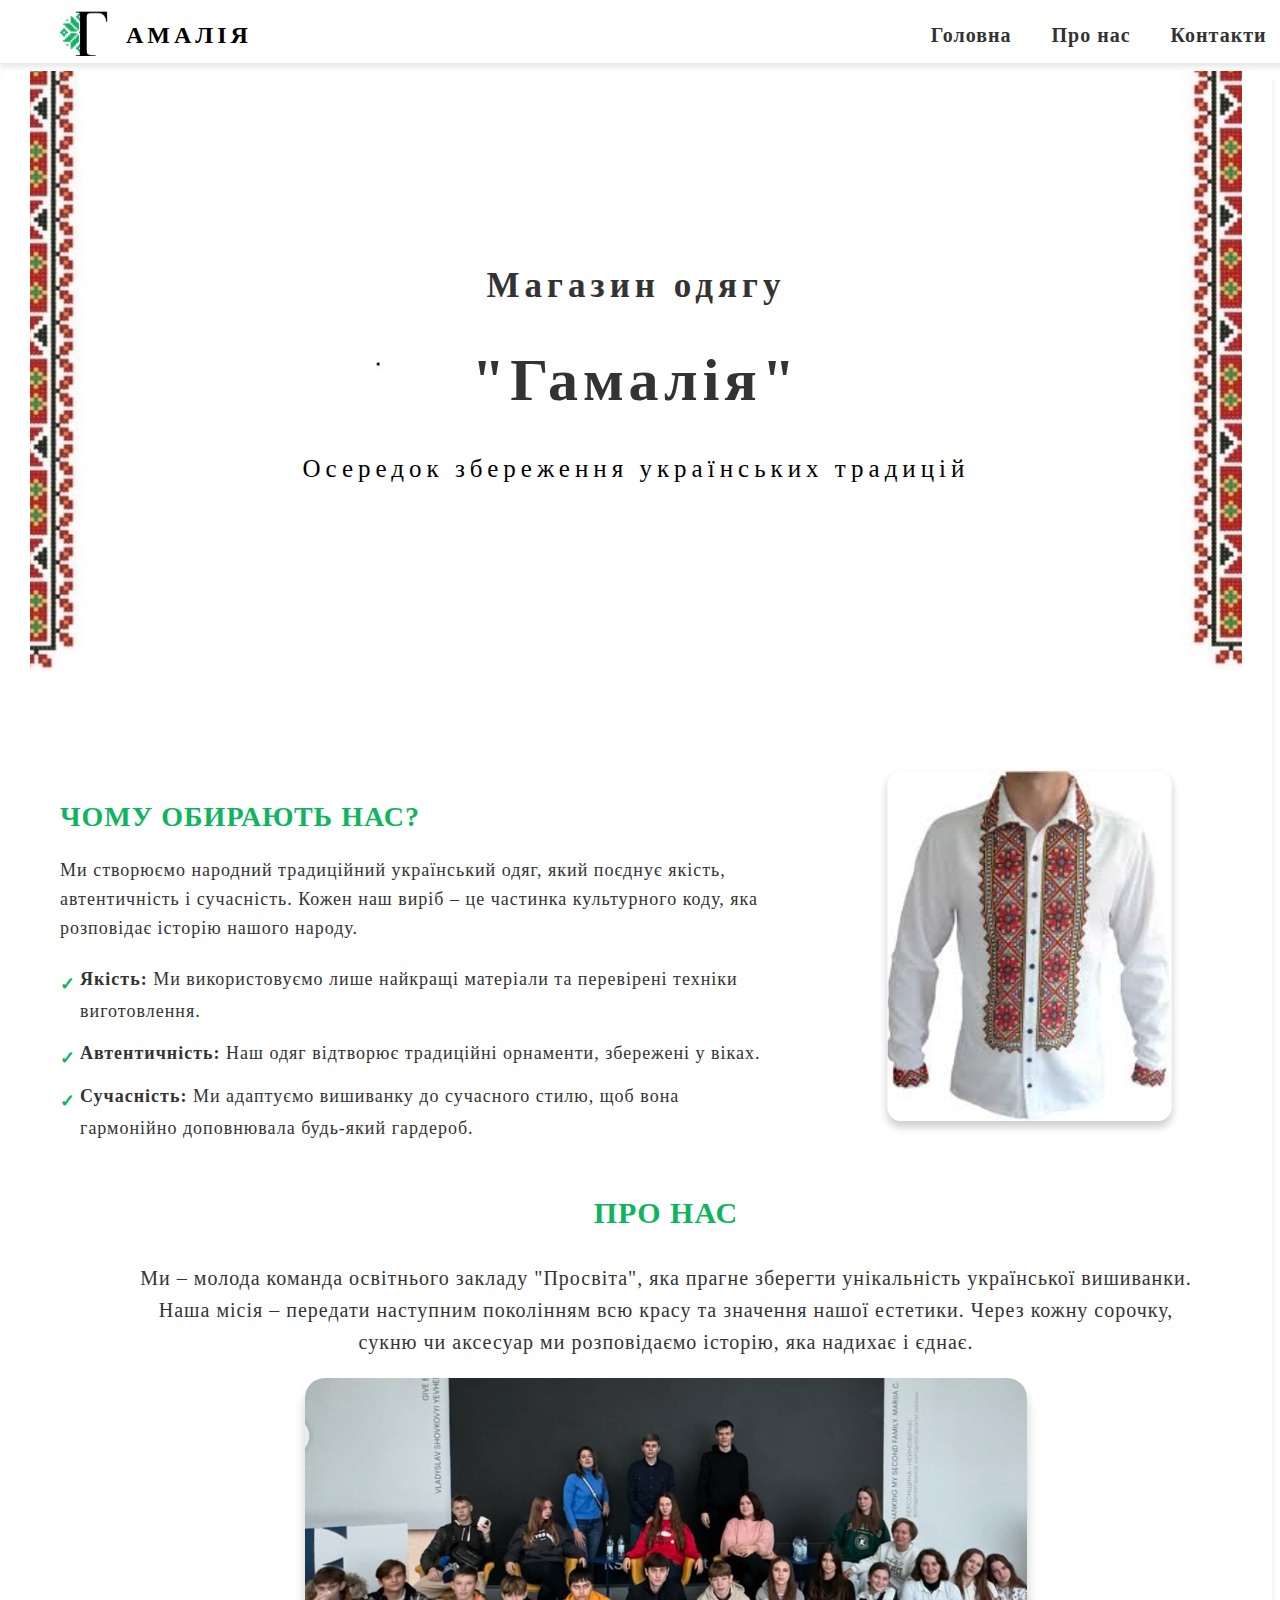
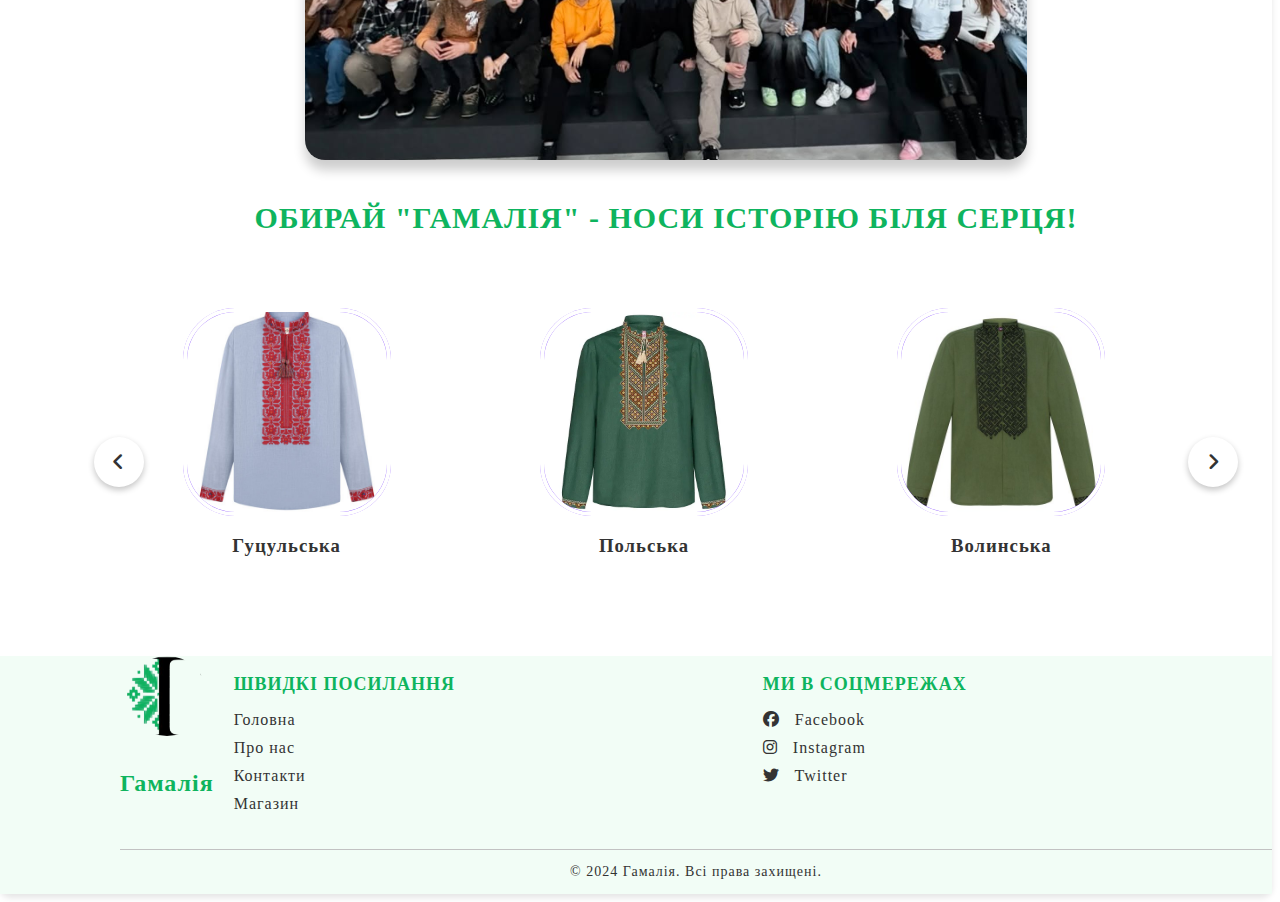
==== index.html @ 32730ab9 "third commit" ====
<!DOCTYPE html>
<html lang="en">

<head>
    <link rel="stylesheet" href="styles/styles.css" href="slider.css">
    <meta charset="UTF-8">
    <link rel="stylesheet" href="https://cdnjs.cloudflare.com/ajax/libs/font-awesome/6.3.0/css/all.min.css">
    <meta name="viewport" content="width=device-width, initial-scale=1.0">
    <title>Gamalia | Main</title>
    <link rel="icon" href="img/image-removebg-preview.png" type="logo">
    <script src="script.js" defer></script>
</head>

<body>
    <header>
        <div class="logo-title">
            <a href="#main-section" class="logo"><img src="img/image-removebg-preview.png" alt="Logo" width="20%"
                    height="20%"></a>
            <h1 id="main-context-title">АМАЛІЯ</h1>
        </div>
        <ul>
            <li><a href="#main-section">Головна</a></li>
            <li><a href="#about-section">Про нас</a></li>
            <li><a href="#contacts-section">Контакти</a></li>
        </ul>
    </header>

    <section id="main-section" class="content_box">
        <div class="title">
            <div class="title-text">
                <h3>Магазин одягу</h3>
                <h1>"Гамалія"</h1>
                <p>Осередок збереження українських традицій</p>
            </div>
        </div>

        <section id="about-section" class="about">
            <div class="about-content">
                <div class="about-text">
                    <h2>ЧОМУ ОБИРАЮТЬ НАС?</h2>
                    <p>Ми створюємо народний традиційний український одяг, який поєднує якість, автентичність і
                        сучасність.
                        Кожен наш виріб – це частинка культурного коду, яка розповідає історію нашого народу.</p>

                    <ul>
                        <li><strong>Якість:</strong> Ми використовуємо лише найкращі матеріали та перевірені техніки
                            виготовлення.</li>
                        <li><strong>Автентичність:</strong> Наш одяг відтворює традиційні орнаменти, збережені у віках.
                        </li>
                        <li><strong>Сучасність:</strong> Ми адаптуємо вишиванку до сучасного стилю, щоб вона гармонійно
                            доповнювала будь-який гардероб.</li>
                    </ul>
                </div>
                <div class="about-image">
                    <img src="img/vyshyvanka.jpg" alt="Вишиванка">
                </div>
            </div>
        </section>

        <section class="story">
            <h2>ПРО НАС</h2>
            <p>Ми – молода команда освітнього закладу "Просвіта", яка прагне зберегти унікальність української
                вишиванки. Наша місія – передати наступним поколінням всю красу та значення нашої естетики. Через кожну
                сорочку, сукню чи аксесуар ми розповідаємо історію, яка надихає і єднає.</p>
            <div class="story-image">
                <img src="img/collective.png" alt="Вишиванка">
            </div>
            <h2>ОБИРАЙ "ГАМАЛІЯ" - НОСИ ІСТОРІЮ БІЛЯ СЕРЦЯ!</h2>


        </section>

        <section class="main-carrousel">
            <div class="wrapper">
                <i id="left" class="fa-solid fa-angle-left"></i>
                <ul class="carrousel">
                    <li class="card">
                        <div class="img"><img src="img/вишиванка1.jpg" alt="img" draggable="false"></div>
                        <h3>Гуцульська</h3>
                        <span href="#">Купити</span>
                    </li>

                    <li class="card">
                        <div class="img"><img src="img/вишиванка2.webp" alt="img" draggable="false"></div>
                        <h3>Польська</h3>
                        <span href="#">Купити</span>
                    </li>

                    <li class="card">
                        <div class="img"><img src="img/вишиванка3.jpg" alt="img" draggable="false"></div>
                        <h3> Волинська </h3>
                        <span href="#">Купити</span>
                    </li>

                    <li class="card">
                        <div class="img"><img src="img/вишиванка4.webp" alt="img" draggable="false"></div>
                        <h3>Слобожанська</h3>
                        <span href="#">Купити</span>
                    </li>

                    <li class="card">
                        <div class="img"><img src="img/вишиванка5.jpg" alt="img" draggable="false"></div>
                        <h3>Запорозька</h3>
                        <span href="#">Купити</span>
                    </li>

                    <li class="card">
                        <div class="img"><img src="img/вишиванка6.jpg" alt="img" draggable="false"></div>
                        <h2>Закарпатська </h3>
                        <span href="#">Купити</span>
                    </li>
                </ul>
                <i id="right" class="fa-solid fa-angle-right"></i>
            </div>
        </section>

        <footer id="contacts-section">
            <div class="footer-container">
                <div class="footer-logo">
                    <img src="img/image-removebg-preview.png" alt="Gamalia Logo" width="80" height="80">
                    <h2>Гамалія</h2>
                </div>
                <div class="footer-links">
                    <h3>Швидкі посилання</h3>
                    <ul>
                        <li><a href="#">Головна</a></li>
                        <li><a href="#">Про нас</a></li>
                        <li><a href="#">Контакти</a></li>
                        <li><a href="#">Магазин</a></li>
                    </ul>
                </div>
                <div class="footer-social">
                    <h3>Ми в соцмережах</h3>
                    <ul>
                        <li><a href="#"><i class="fab fa-facebook"></i> Facebook</a></li>
                        <li><a href="#"><i class="fab fa-instagram"></i> Instagram</a></li>
                        <li><a href="#"><i class="fab fa-twitter"></i> Twitter</a></li>
                    </ul>
                </div>
                <div class="footer-copyright">
                    <p>© 2024 Гамалія. Всі права захищені.</p>
                </div>
            </div>
        </footer>
    </section>
</body>

</html>
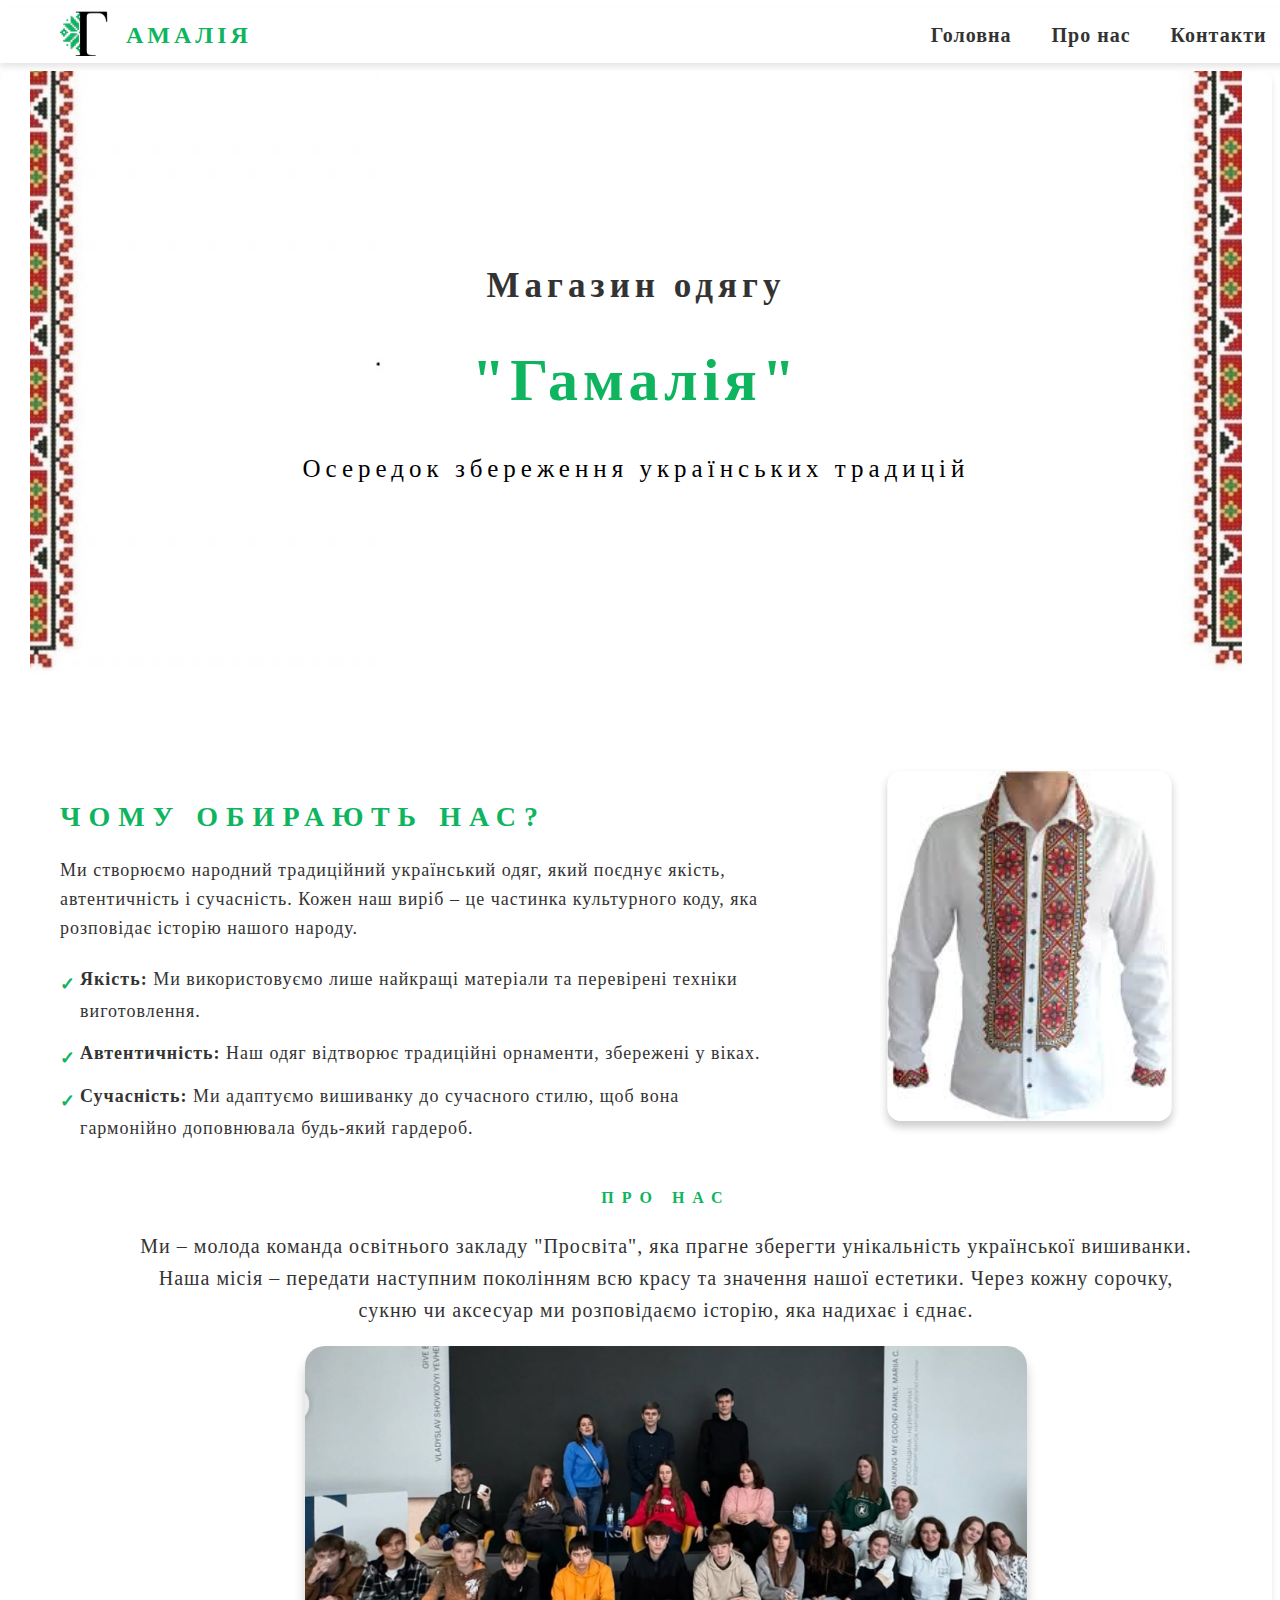
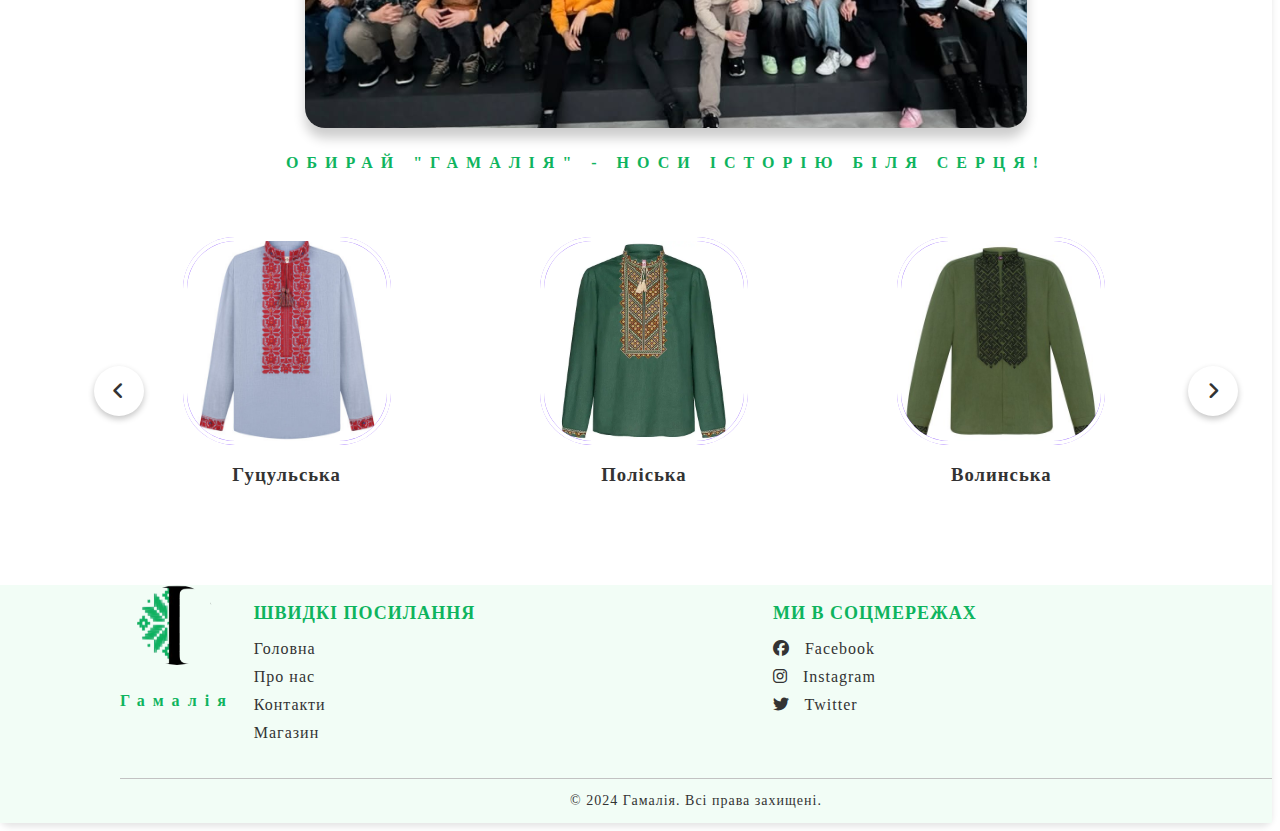
==== commit d3f4ef42: "fourth" ====
--- a/index.html
+++ b/index.html
@@ -37,7 +37,7 @@
         <section id="about-section" class="about">
             <div class="about-content">
                 <div class="about-text">
-                    <h2>ЧОМУ ОБИРАЮТЬ НАС?</h2>
+                    <h2> ЧОМУ ОБИРАЮТЬ НАС? </h2>
                     <p>Ми створюємо народний традиційний український одяг, який поєднує якість, автентичність і
                         сучасність.
                         Кожен наш виріб – це частинка культурного коду, яка розповідає історію нашого народу.</p>
@@ -82,7 +82,7 @@
 
                     <li class="card">
                         <div class="img"><img src="img/вишиванка2.webp" alt="img" draggable="false"></div>
-                        <h3>Польська</h3>
+                        <h3>Поліська</h3>
                         <span href="#">Купити</span>
                     </li>
 
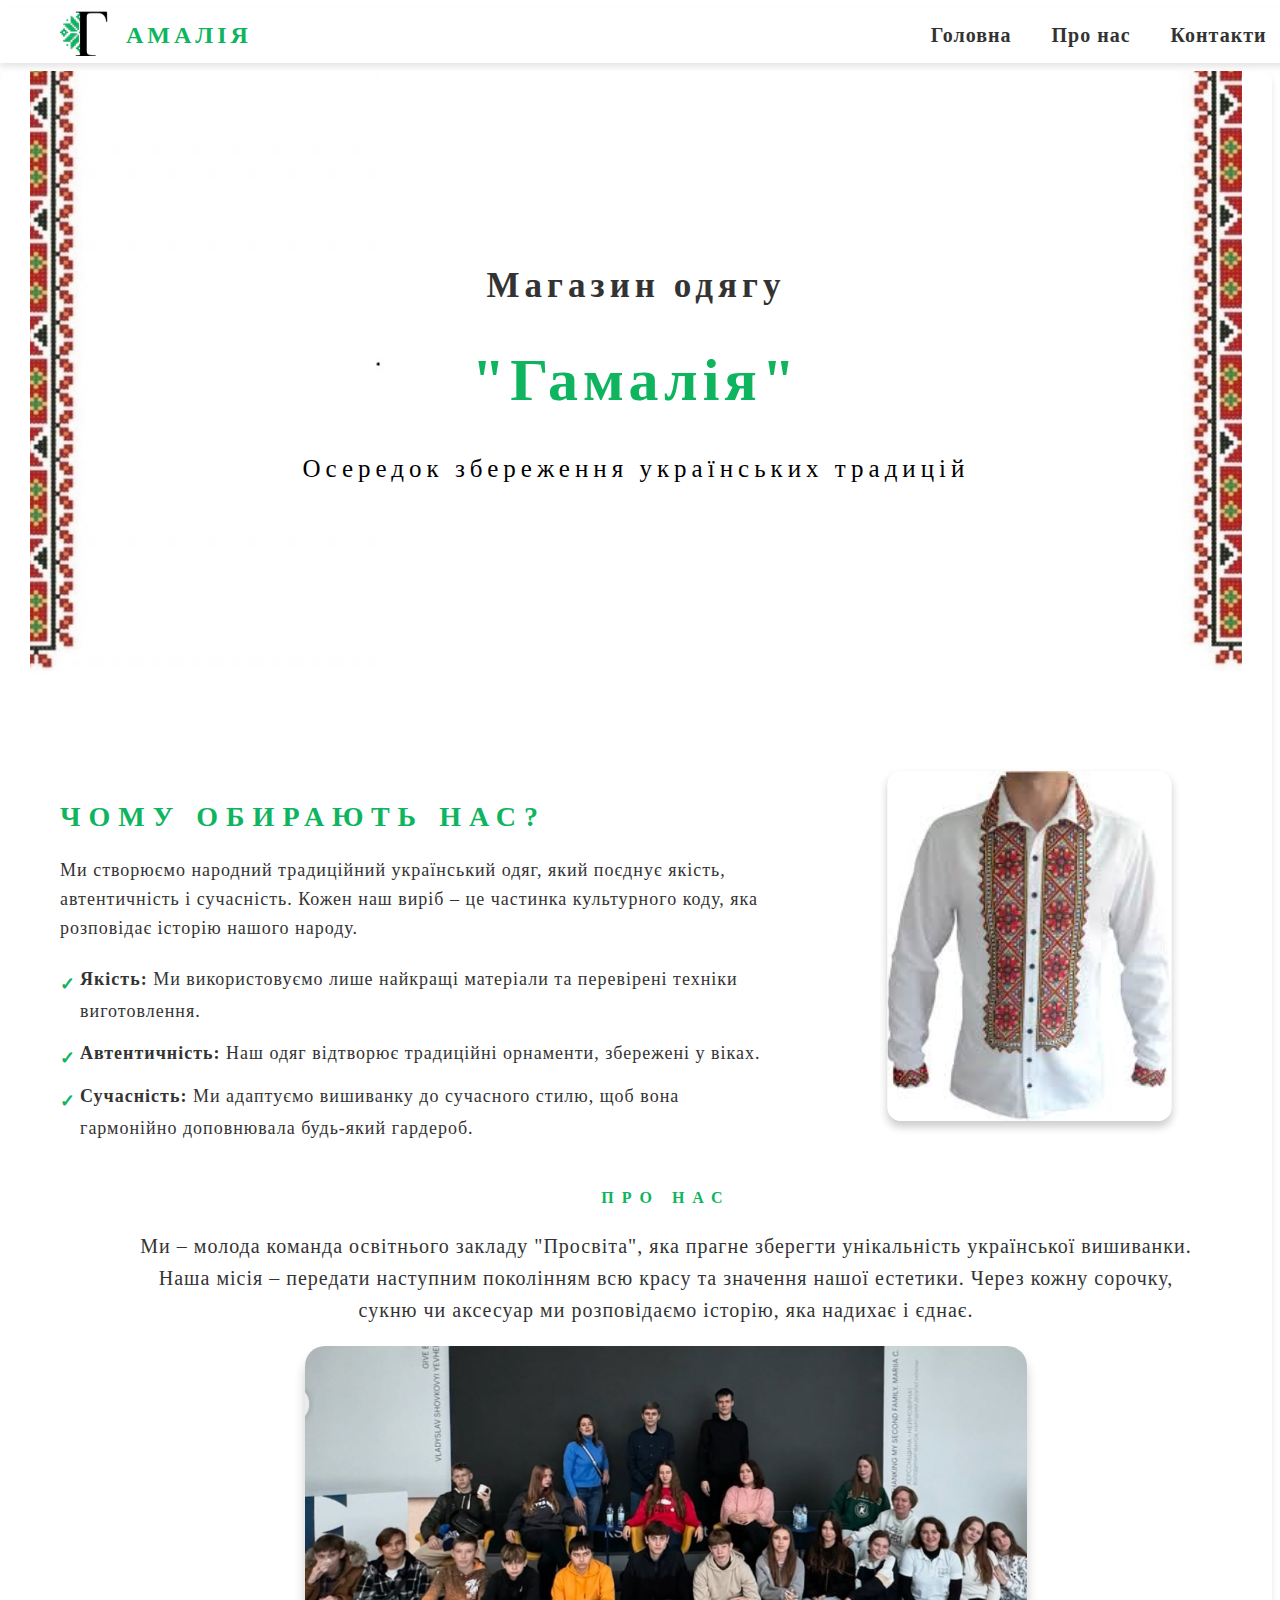
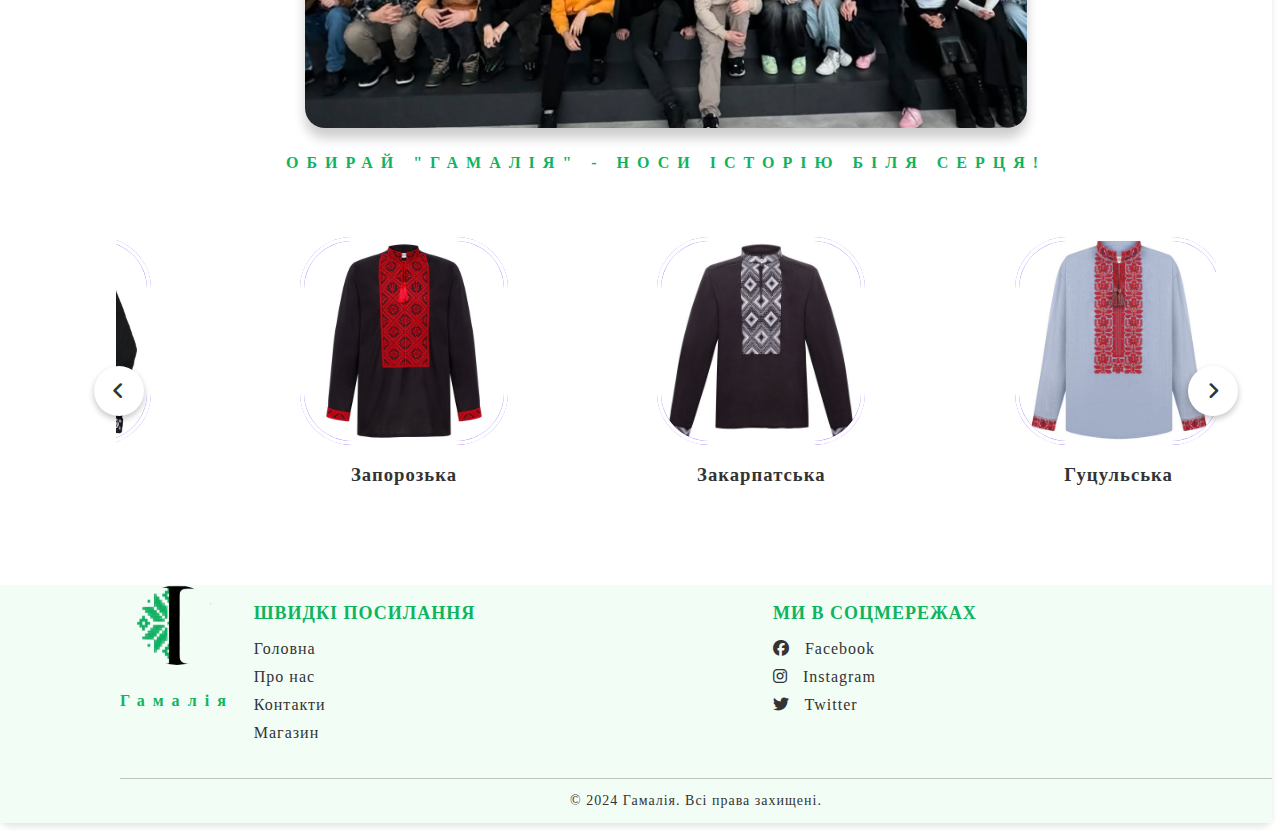
==== commit 65726515: "Update index.html" ====
--- a/index.html
+++ b/index.html
@@ -106,7 +106,7 @@
 
                     <li class="card">
                         <div class="img"><img src="img/вишиванка6.jpg" alt="img" draggable="false"></div>
-                        <h2>Закарпатська </h3>
+                        <h3>Закарпатська </h3>
                         <span href="#">Купити</span>
                     </li>
                 </ul>
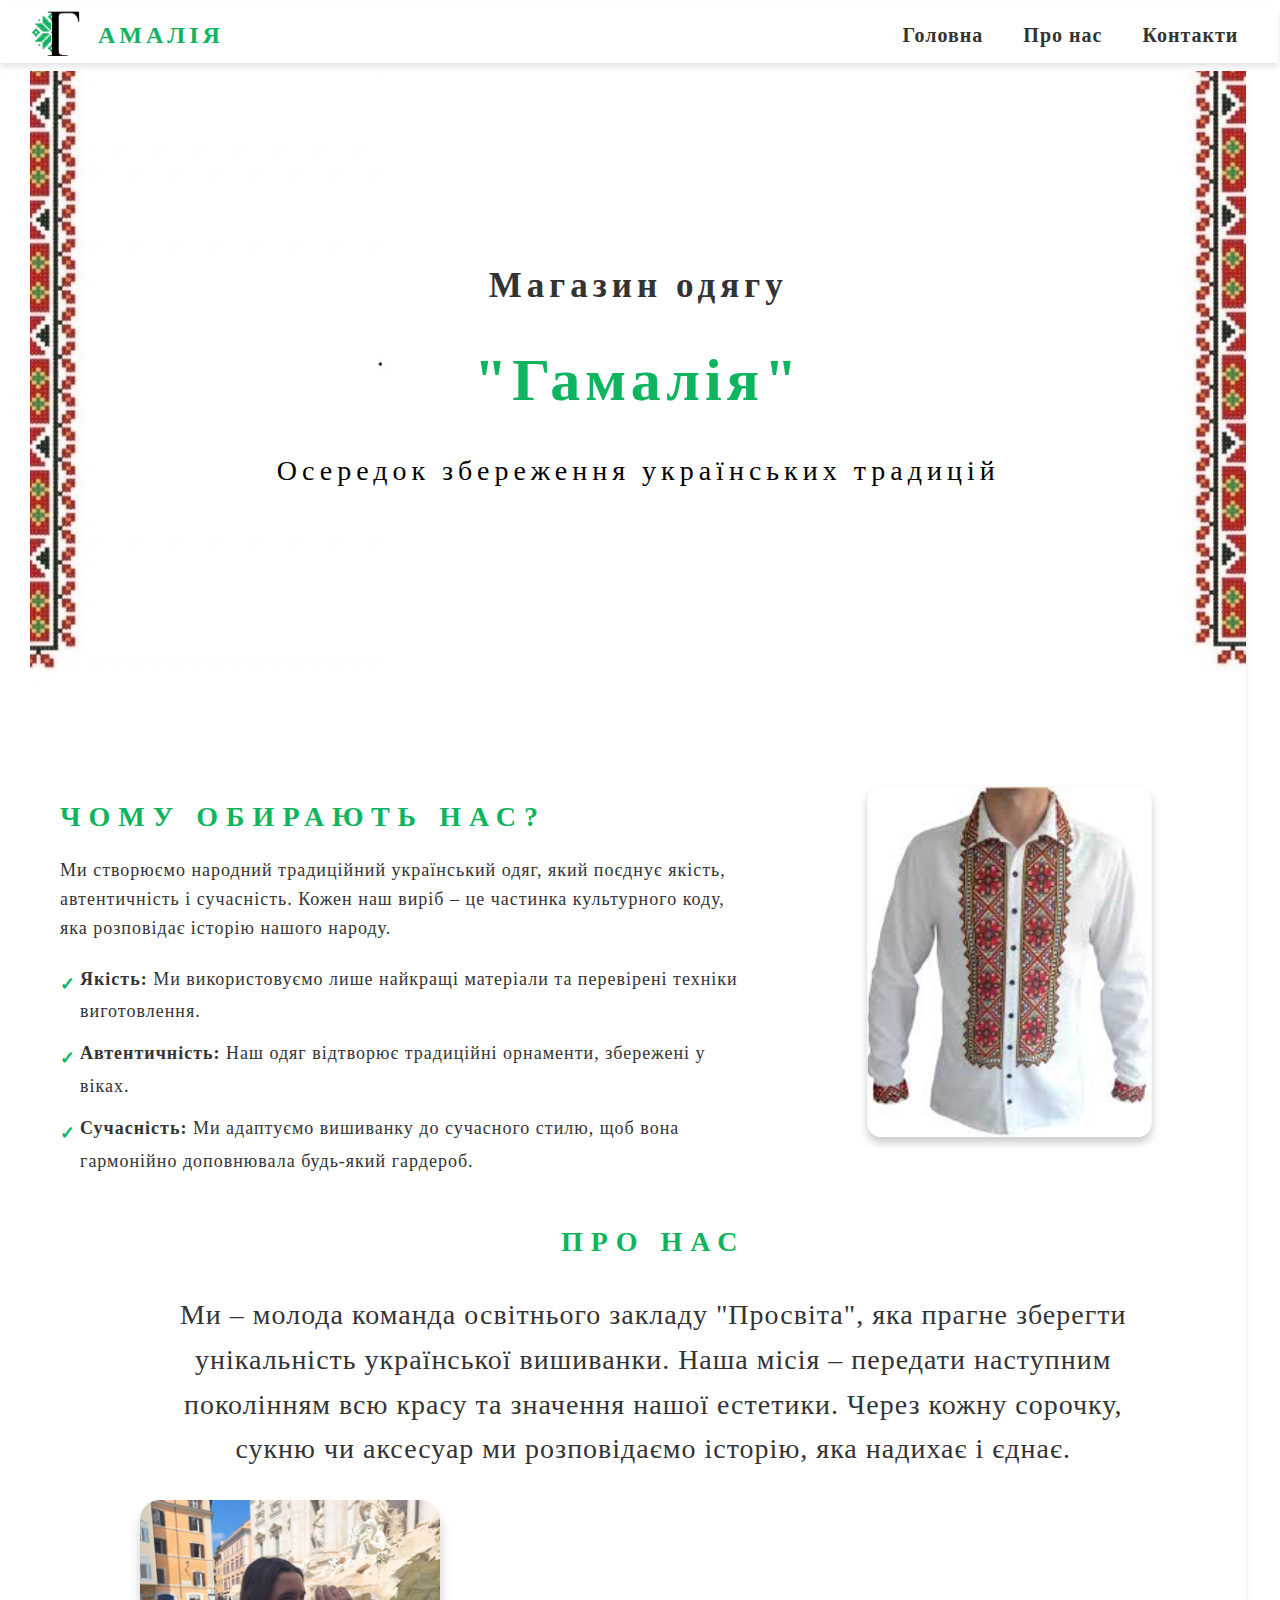
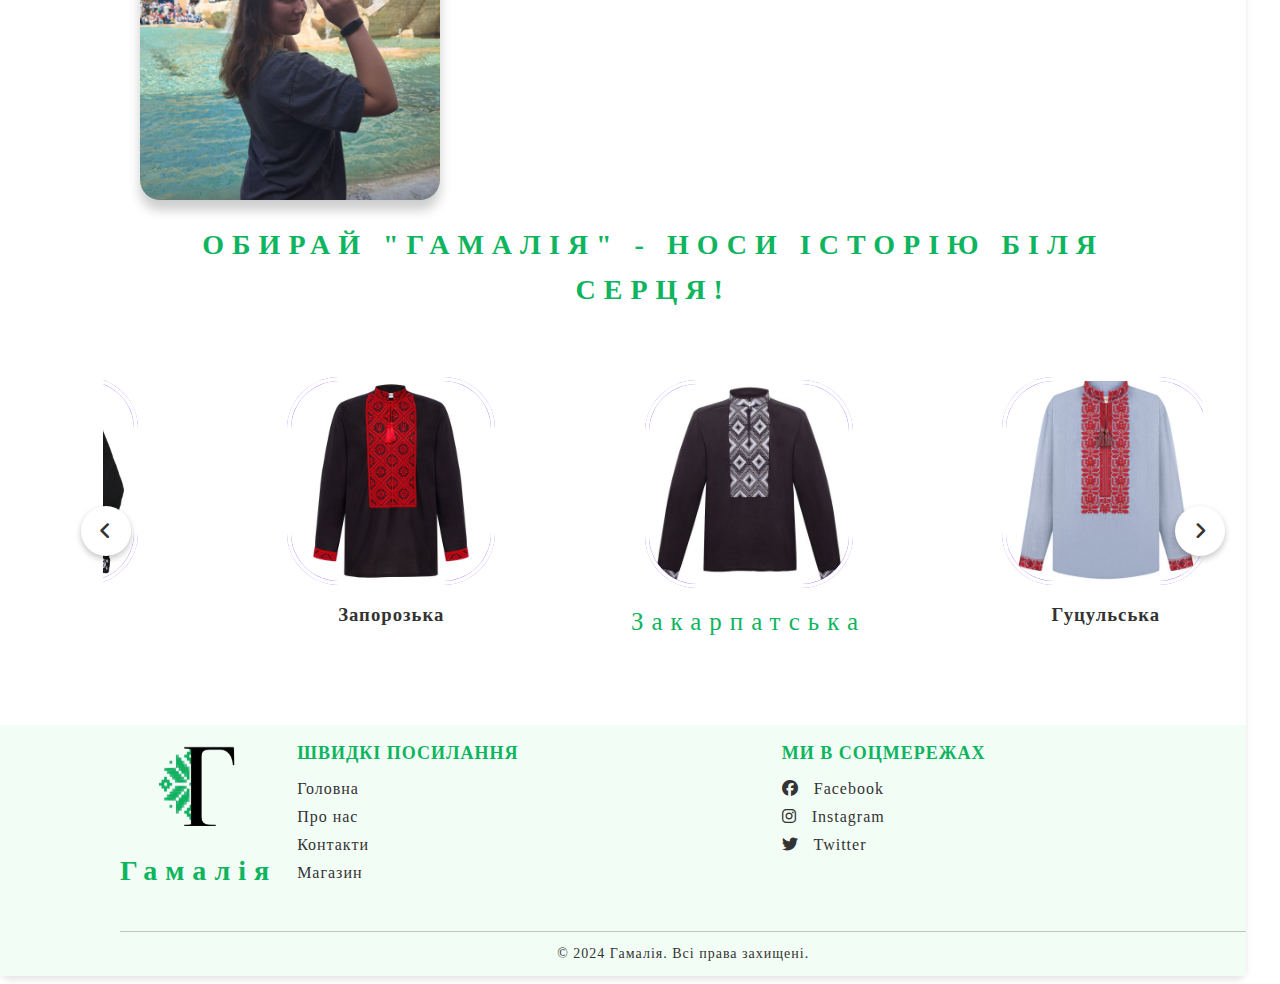
==== commit 14f0bc2d: "Add files via upload" ====
--- a/index.html
+++ b/index.html
@@ -1,148 +1,150 @@
-<!DOCTYPE html>
-<html lang="en">
-
-<head>
-    <link rel="stylesheet" href="styles/styles.css" href="slider.css">
-    <meta charset="UTF-8">
-    <link rel="stylesheet" href="https://cdnjs.cloudflare.com/ajax/libs/font-awesome/6.3.0/css/all.min.css">
-    <meta name="viewport" content="width=device-width, initial-scale=1.0">
-    <title>Gamalia | Main</title>
-    <link rel="icon" href="img/image-removebg-preview.png" type="logo">
-    <script src="script.js" defer></script>
-</head>
-
-<body>
-    <header>
-        <div class="logo-title">
-            <a href="#main-section" class="logo"><img src="img/image-removebg-preview.png" alt="Logo" width="20%"
-                    height="20%"></a>
-            <h1 id="main-context-title">АМАЛІЯ</h1>
-        </div>
-        <ul>
-            <li><a href="#main-section">Головна</a></li>
-            <li><a href="#about-section">Про нас</a></li>
-            <li><a href="#contacts-section">Контакти</a></li>
-        </ul>
-    </header>
-
-    <section id="main-section" class="content_box">
-        <div class="title">
-            <div class="title-text">
-                <h3>Магазин одягу</h3>
-                <h1>"Гамалія"</h1>
-                <p>Осередок збереження українських традицій</p>
-            </div>
-        </div>
-
-        <section id="about-section" class="about">
-            <div class="about-content">
-                <div class="about-text">
-                    <h2> ЧОМУ ОБИРАЮТЬ НАС? </h2>
-                    <p>Ми створюємо народний традиційний український одяг, який поєднує якість, автентичність і
-                        сучасність.
-                        Кожен наш виріб – це частинка культурного коду, яка розповідає історію нашого народу.</p>
-
-                    <ul>
-                        <li><strong>Якість:</strong> Ми використовуємо лише найкращі матеріали та перевірені техніки
-                            виготовлення.</li>
-                        <li><strong>Автентичність:</strong> Наш одяг відтворює традиційні орнаменти, збережені у віках.
-                        </li>
-                        <li><strong>Сучасність:</strong> Ми адаптуємо вишиванку до сучасного стилю, щоб вона гармонійно
-                            доповнювала будь-який гардероб.</li>
-                    </ul>
-                </div>
-                <div class="about-image">
-                    <img src="img/vyshyvanka.jpg" alt="Вишиванка">
-                </div>
-            </div>
-        </section>
-
-        <section class="story">
-            <h2>ПРО НАС</h2>
-            <p>Ми – молода команда освітнього закладу "Просвіта", яка прагне зберегти унікальність української
-                вишиванки. Наша місія – передати наступним поколінням всю красу та значення нашої естетики. Через кожну
-                сорочку, сукню чи аксесуар ми розповідаємо історію, яка надихає і єднає.</p>
-            <div class="story-image">
-                <img src="img/collective.png" alt="Вишиванка">
-            </div>
-            <h2>ОБИРАЙ "ГАМАЛІЯ" - НОСИ ІСТОРІЮ БІЛЯ СЕРЦЯ!</h2>
-
-
-        </section>
-
-        <section class="main-carrousel">
-            <div class="wrapper">
-                <i id="left" class="fa-solid fa-angle-left"></i>
-                <ul class="carrousel">
-                    <li class="card">
-                        <div class="img"><img src="img/вишиванка1.jpg" alt="img" draggable="false"></div>
-                        <h3>Гуцульська</h3>
-                        <span href="#">Купити</span>
-                    </li>
-
-                    <li class="card">
-                        <div class="img"><img src="img/вишиванка2.webp" alt="img" draggable="false"></div>
-                        <h3>Поліська</h3>
-                        <span href="#">Купити</span>
-                    </li>
-
-                    <li class="card">
-                        <div class="img"><img src="img/вишиванка3.jpg" alt="img" draggable="false"></div>
-                        <h3> Волинська </h3>
-                        <span href="#">Купити</span>
-                    </li>
-
-                    <li class="card">
-                        <div class="img"><img src="img/вишиванка4.webp" alt="img" draggable="false"></div>
-                        <h3>Слобожанська</h3>
-                        <span href="#">Купити</span>
-                    </li>
-
-                    <li class="card">
-                        <div class="img"><img src="img/вишиванка5.jpg" alt="img" draggable="false"></div>
-                        <h3>Запорозька</h3>
-                        <span href="#">Купити</span>
-                    </li>
-
-                    <li class="card">
-                        <div class="img"><img src="img/вишиванка6.jpg" alt="img" draggable="false"></div>
-                        <h3>Закарпатська </h3>
-                        <span href="#">Купити</span>
-                    </li>
-                </ul>
-                <i id="right" class="fa-solid fa-angle-right"></i>
-            </div>
-        </section>
-
-        <footer id="contacts-section">
-            <div class="footer-container">
-                <div class="footer-logo">
-                    <img src="img/image-removebg-preview.png" alt="Gamalia Logo" width="80" height="80">
-                    <h2>Гамалія</h2>
-                </div>
-                <div class="footer-links">
-                    <h3>Швидкі посилання</h3>
-                    <ul>
-                        <li><a href="#">Головна</a></li>
-                        <li><a href="#">Про нас</a></li>
-                        <li><a href="#">Контакти</a></li>
-                        <li><a href="#">Магазин</a></li>
-                    </ul>
-                </div>
-                <div class="footer-social">
-                    <h3>Ми в соцмережах</h3>
-                    <ul>
-                        <li><a href="#"><i class="fab fa-facebook"></i> Facebook</a></li>
-                        <li><a href="#"><i class="fab fa-instagram"></i> Instagram</a></li>
-                        <li><a href="#"><i class="fab fa-twitter"></i> Twitter</a></li>
-                    </ul>
-                </div>
-                <div class="footer-copyright">
-                    <p>© 2024 Гамалія. Всі права захищені.</p>
-                </div>
-            </div>
-        </footer>
-    </section>
-</body>
-
+<!DOCTYPE html>
+<html lang="en">
+
+<head>
+    <link rel="stylesheet" href="styles/styles.css" href="slider.css">
+    <meta charset="UTF-8">
+    <link rel="stylesheet" href="https://cdnjs.cloudflare.com/ajax/libs/font-awesome/6.3.0/css/all.min.css">
+    <meta name="viewport" content="width=device-width, initial-scale=1.0">
+    <title>Gamalia | Main</title>
+    <link rel="icon" href="img/image-removebg-preview.png" type="logo">
+    <script src="script.js" defer></script>
+</head>
+
+<body>
+    <header>
+        <div class="logo-title">
+            <a href="#main-section" class="logo"><img src="img/image-removebg-preview.png" alt="Logo" width="20%"
+                    height="20%"></a>
+            <h1 id="main-context-title">АМАЛІЯ</h1>
+        </div>
+        <ul>
+            <li><a href="#main-section">Головна</a></li>
+            <li><a href="#about-section">Про нас</a></li>
+            <li><a href="#contacts-section">Контакти</a></li>
+        </ul>
+    </header>
+
+    <section id="main-section" class="content_box">
+        <div class="title">
+            <div class="title-text">
+                <h3>Магазин одягу</h3>
+                <h1>"Гамалія"</h1>
+                <p>Осередок збереження українських традицій</p>
+            </div>
+        </div>
+
+        <section id="about-section" class="about">
+            <div class="about-content">
+                <div class="about-text">
+                    <h2> ЧОМУ ОБИРАЮТЬ НАС? </h2>
+                    <p>Ми створюємо народний традиційний український одяг, який поєднує якість, автентичність і
+                        сучасність.
+                        Кожен наш виріб – це частинка культурного коду, яка розповідає історію нашого народу.</p>
+
+                    <ul>
+                        <li><strong>Якість:</strong> Ми використовуємо лише найкращі матеріали та перевірені техніки
+                            виготовлення.</li>
+                        <li><strong>Автентичність:</strong> Наш одяг відтворює традиційні орнаменти, збережені у віках.
+                        </li>
+                        <li><strong>Сучасність:</strong> Ми адаптуємо вишиванку до сучасного стилю, щоб вона гармонійно
+                            доповнювала будь-який гардероб.</li>
+                    </ul>
+                </div>
+                <div class="about-image">
+                    <img src="img/vyshyvanka.jpg" alt="Вишиванка">
+                </div>
+            </div>
+        </section>
+
+        <section class="story">
+            <h2>ПРО НАС</h2>
+            <p>Ми – молода команда освітнього закладу "Просвіта", яка прагне зберегти унікальність української
+                вишиванки. Наша місія – передати наступним поколінням всю красу та значення нашої естетики. Через кожну
+                сорочку, сукню чи аксесуар ми розповідаємо історію, яка надихає і єднає.</p>
+            <div class="story-image">
+                <div>
+                    <img src="img/Lisa.jpg">
+                </div>
+            </div>
+            <h2>ОБИРАЙ "ГАМАЛІЯ" - НОСИ ІСТОРІЮ БІЛЯ СЕРЦЯ!</h2>
+
+
+        </section>
+
+        <section class="main-carrousel">
+            <div class="wrapper">
+                <i id="left" class="fa-solid fa-angle-left"></i>
+                <ul class="carrousel">
+                    <li class="card">
+                        <div class="img"><img src="img/вишиванка1.jpg" alt="img" draggable="false"></div>
+                        <h3>Гуцульська</h3>
+                        <span href="#">Купити</span>
+                    </li>
+
+                    <li class="card">
+                        <div class="img"><img src="img/вишиванка2.webp" alt="img" draggable="false"></div>
+                        <h3>Поліська</h3>
+                        <span href="#">Купити</span>
+                    </li>
+
+                    <li class="card">
+                        <div class="img"><img src="img/вишиванка3.jpg" alt="img" draggable="false"></div>
+                        <h3> Волинська </h3>
+                        <span href="#">Купити</span>
+                    </li>
+
+                    <li class="card">
+                        <div class="img"><img src="img/вишиванка4.webp" alt="img" draggable="false"></div>
+                        <h3>Слобожанська</h3>
+                        <span href="#">Купити</span>
+                    </li>
+
+                    <li class="card">
+                        <div class="img"><img src="img/вишиванка5.jpg" alt="img" draggable="false"></div>
+                        <h3>Запорозька</h3>
+                        <span href="#">Купити</span>
+                    </li>
+
+                    <li class="card">
+                        <div class="img"><img src="img/вишиванка6.jpg" alt="img" draggable="false"></div>
+                        <h2>Закарпатська </h3>
+                        <span href="#">Купити</span>
+                    </li>
+                </ul>
+                <i id="right" class="fa-solid fa-angle-right"></i>
+            </div>
+        </section>
+
+        <footer id="contacts-section">
+            <div class="footer-container">
+                <div class="footer-logo">
+                    <img src="img/image-removebg-preview.png" alt="Gamalia Logo" width="80" height="80">
+                    <h2>Гамалія</h2>
+                </div>
+                <div class="footer-links">
+                    <h3>Швидкі посилання</h3>
+                    <ul>
+                        <li><a href="#">Головна</a></li>
+                        <li><a href="#">Про нас</a></li>
+                        <li><a href="#">Контакти</a></li>
+                        <li><a href="#">Магазин</a></li>
+                    </ul>
+                </div>
+                <div class="footer-social">
+                    <h3>Ми в соцмережах</h3>
+                    <ul>
+                        <li><a href="#"><i class="fab fa-facebook"></i> Facebook</a></li>
+                        <li><a href="#"><i class="fab fa-instagram"></i> Instagram</a></li>
+                        <li><a href="#"><i class="fab fa-twitter"></i> Twitter</a></li>
+                    </ul>
+                </div>
+                <div class="footer-copyright">
+                    <p>© 2024 Гамалія. Всі права захищені.</p>
+                </div>
+            </div>
+        </footer>
+    </section>
+</body>
+
 </html>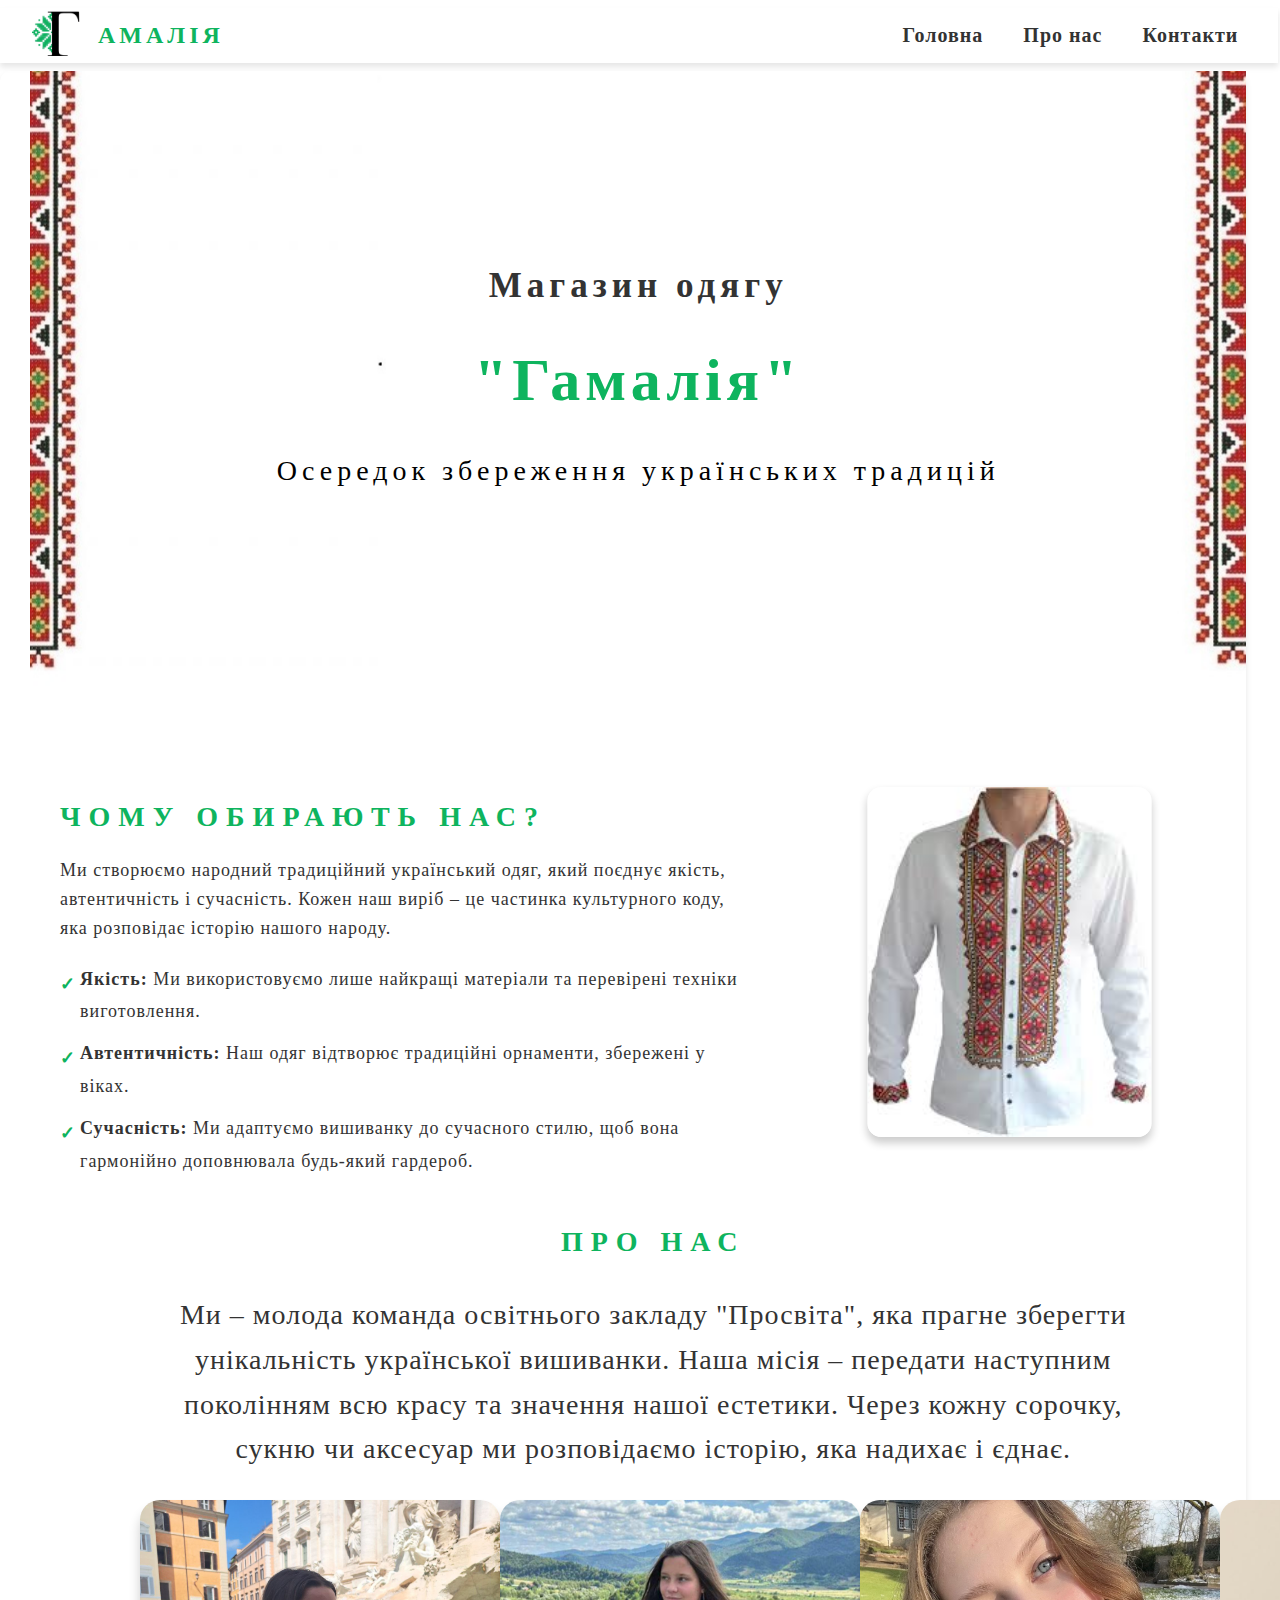
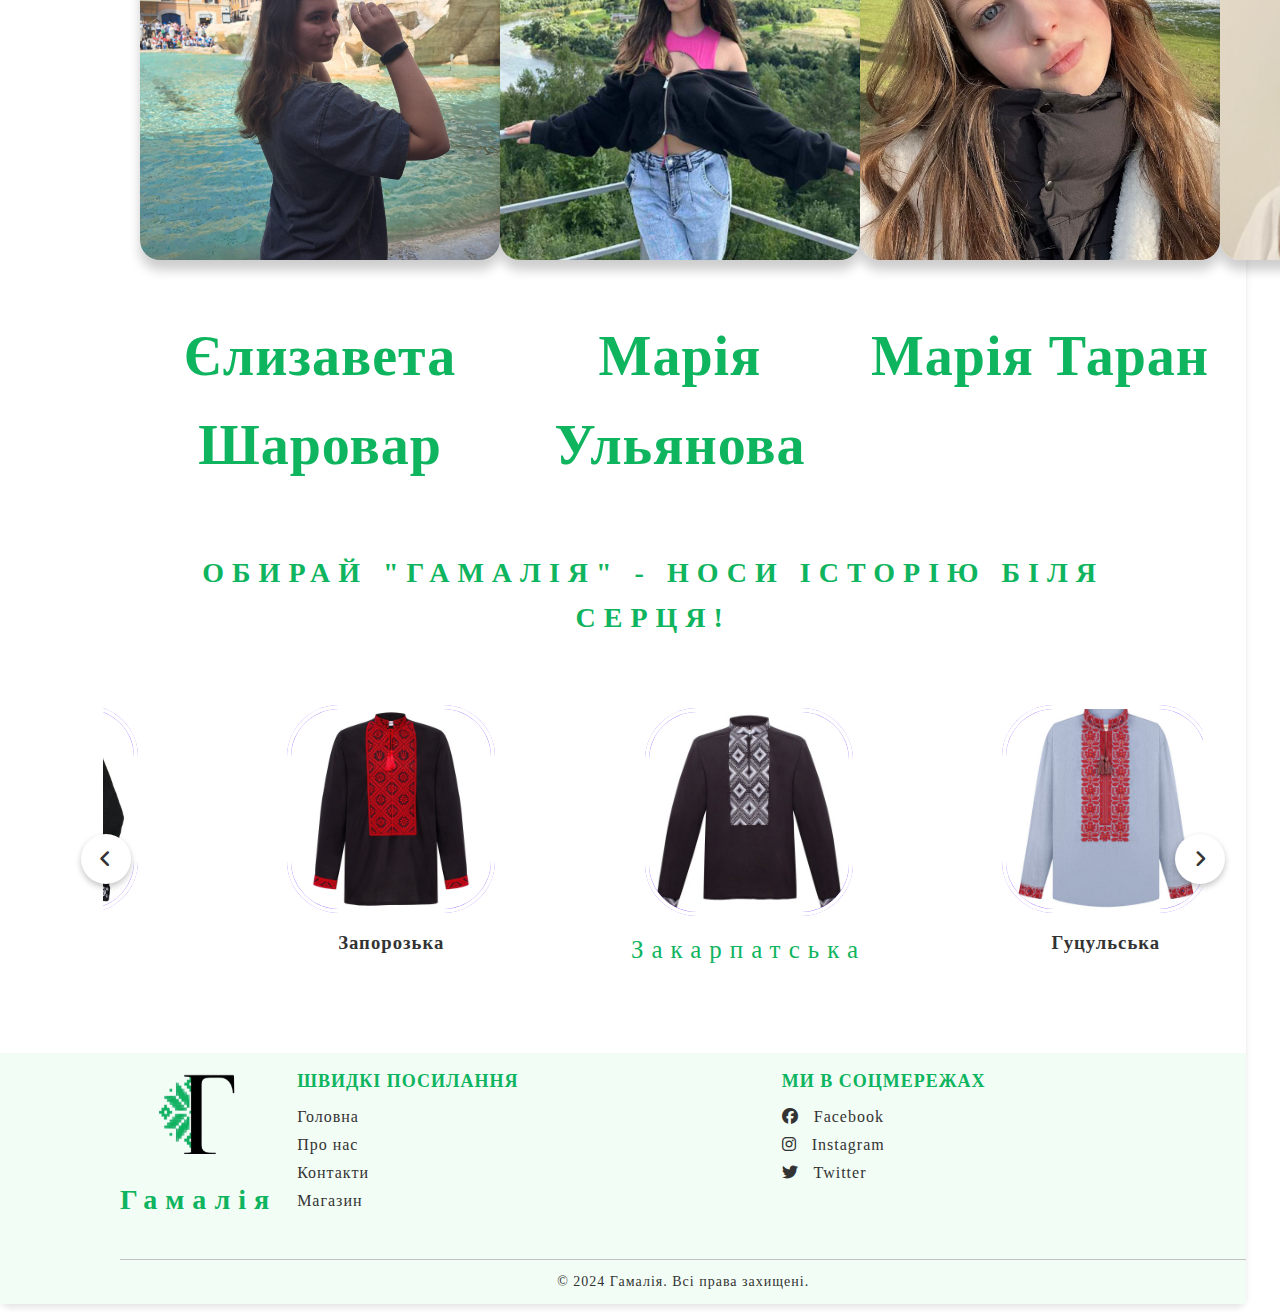
==== commit f132e542: "Add files via upload" ====
--- a/index.html
+++ b/index.html
@@ -63,8 +63,26 @@
                 вишиванки. Наша місія – передати наступним поколінням всю красу та значення нашої естетики. Через кожну
                 сорочку, сукню чи аксесуар ми розповідаємо історію, яка надихає і єднає.</p>
             <div class="story-image">
-                <div>
-                    <img src="img/Lisa.jpg">
+                <div class="story-image_styles">
+                    <div>
+                        <img src="img/Lisa.jpg">
+                        <H1>Єлизавета Шаровар</H1>
+                    </div>
+
+                    <div>
+                        <img src="img/Maria.png">
+                        <H1>Марія Ульянова</H1>
+                    </div>
+
+                    <div>
+                        <img src="img/Masha.png">
+                        <H1>Марія Таран</H1>
+                    </div>
+
+                    <div>
+                        <img src="img/Olena.png">
+                        <H1>Олена</H1>
+                    </div>
                 </div>
             </div>
             <h2>ОБИРАЙ "ГАМАЛІЯ" - НОСИ ІСТОРІЮ БІЛЯ СЕРЦЯ!</h2>
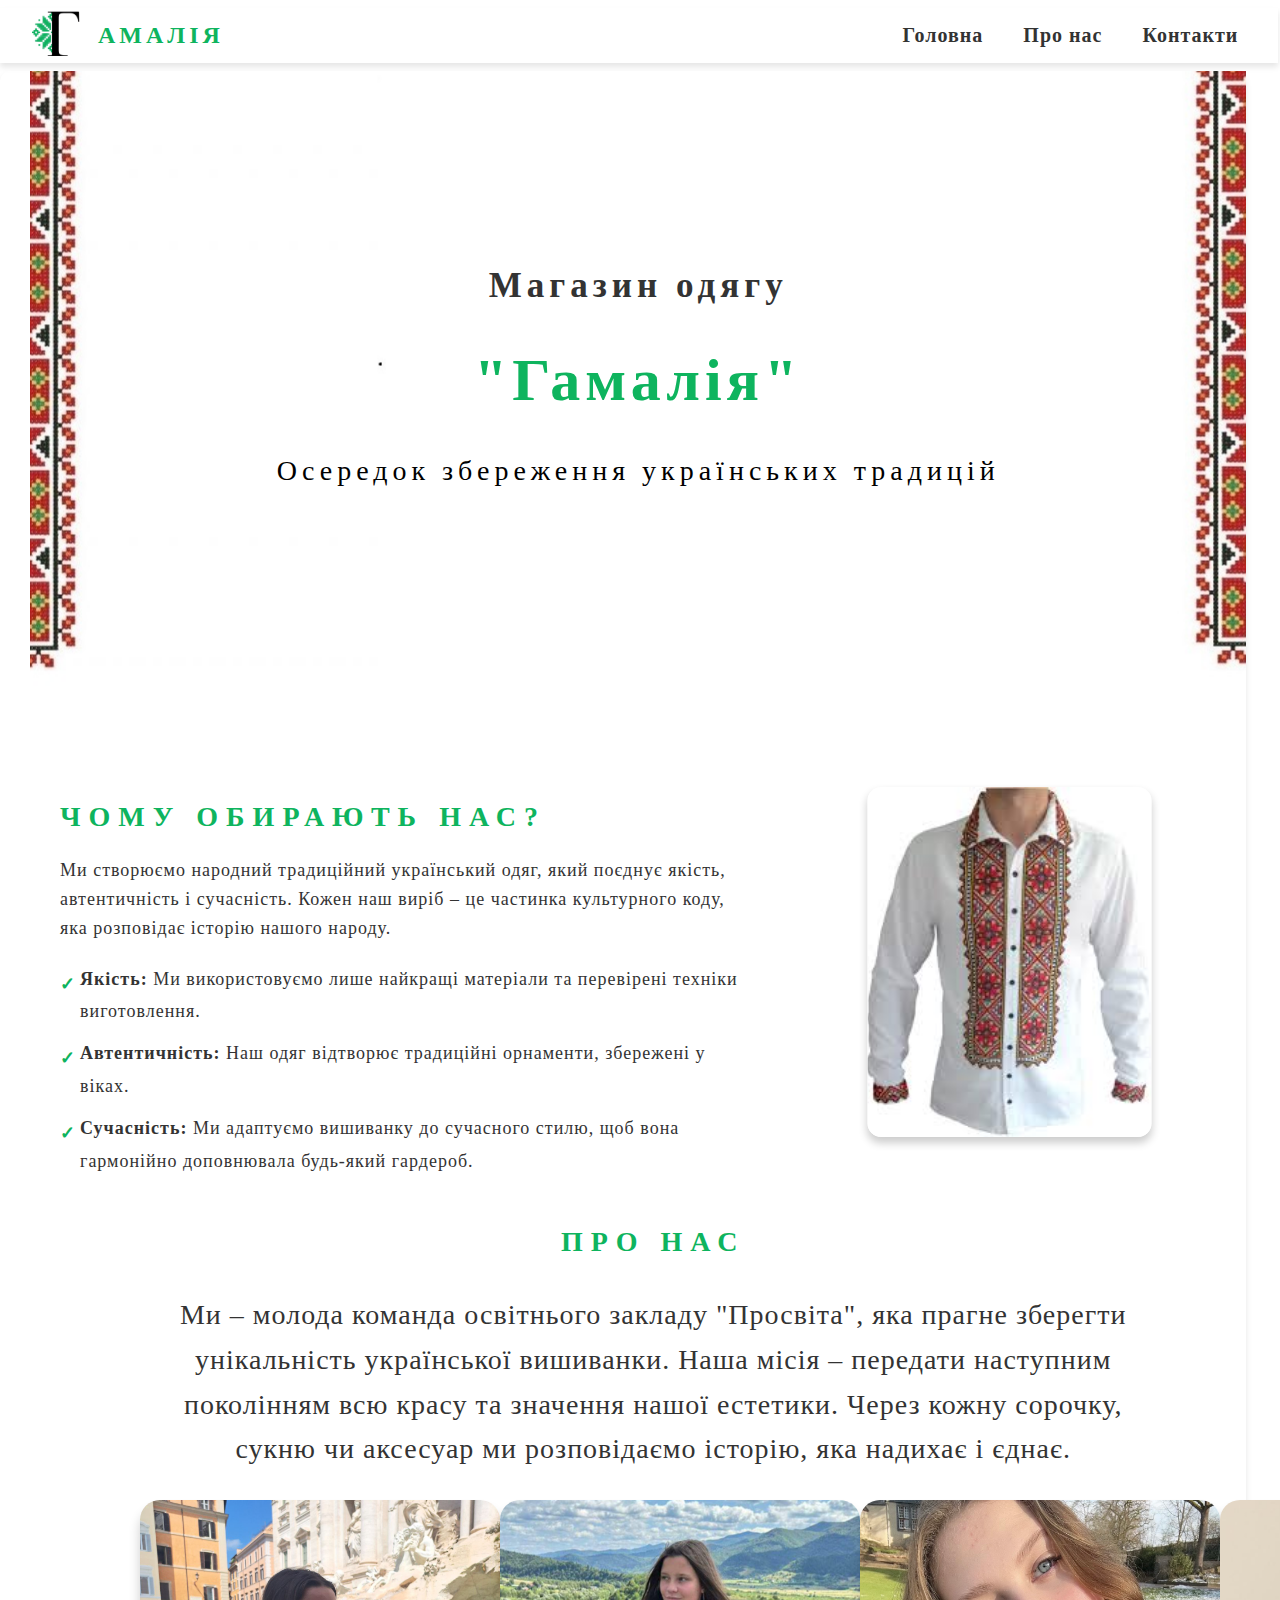
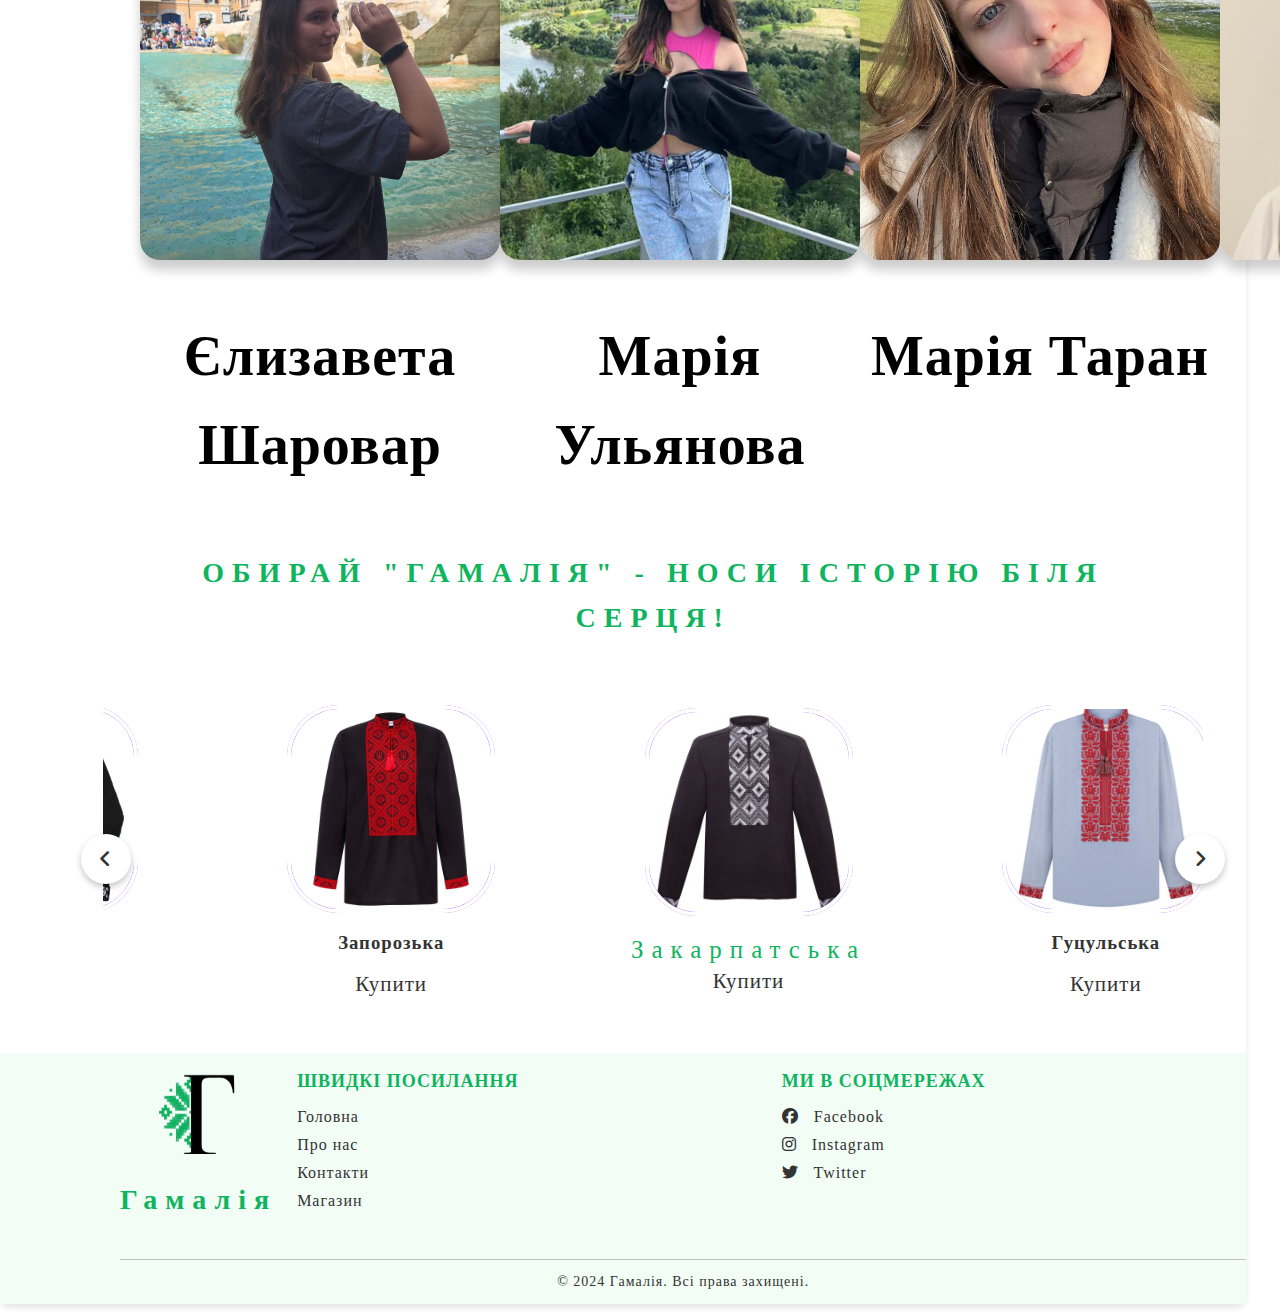
==== commit b277dea7: "Add files via upload" ====
--- a/index.html
+++ b/index.html
@@ -81,7 +81,7 @@
 
                     <div>
                         <img src="img/Olena.png">
-                        <H1>Олена</H1>
+                        <H1>Олена Пігович</H1>
                     </div>
                 </div>
             </div>
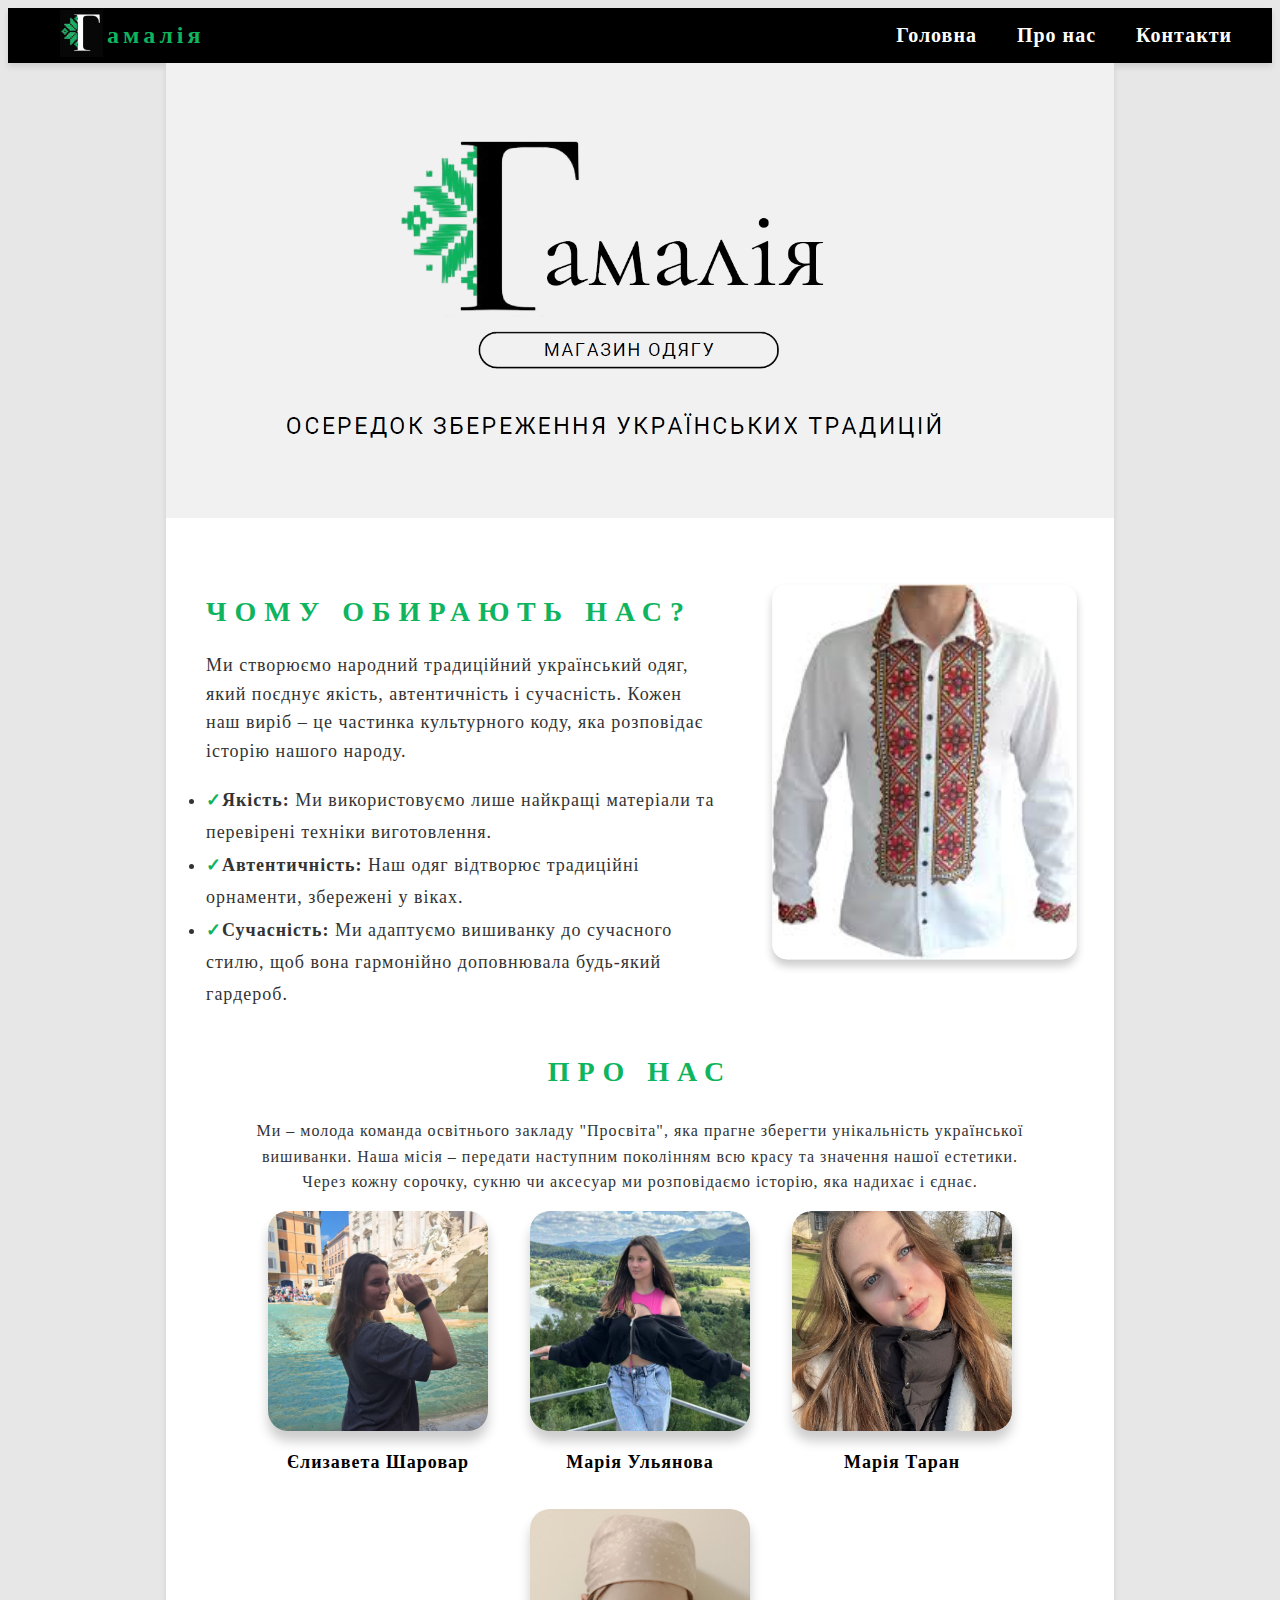
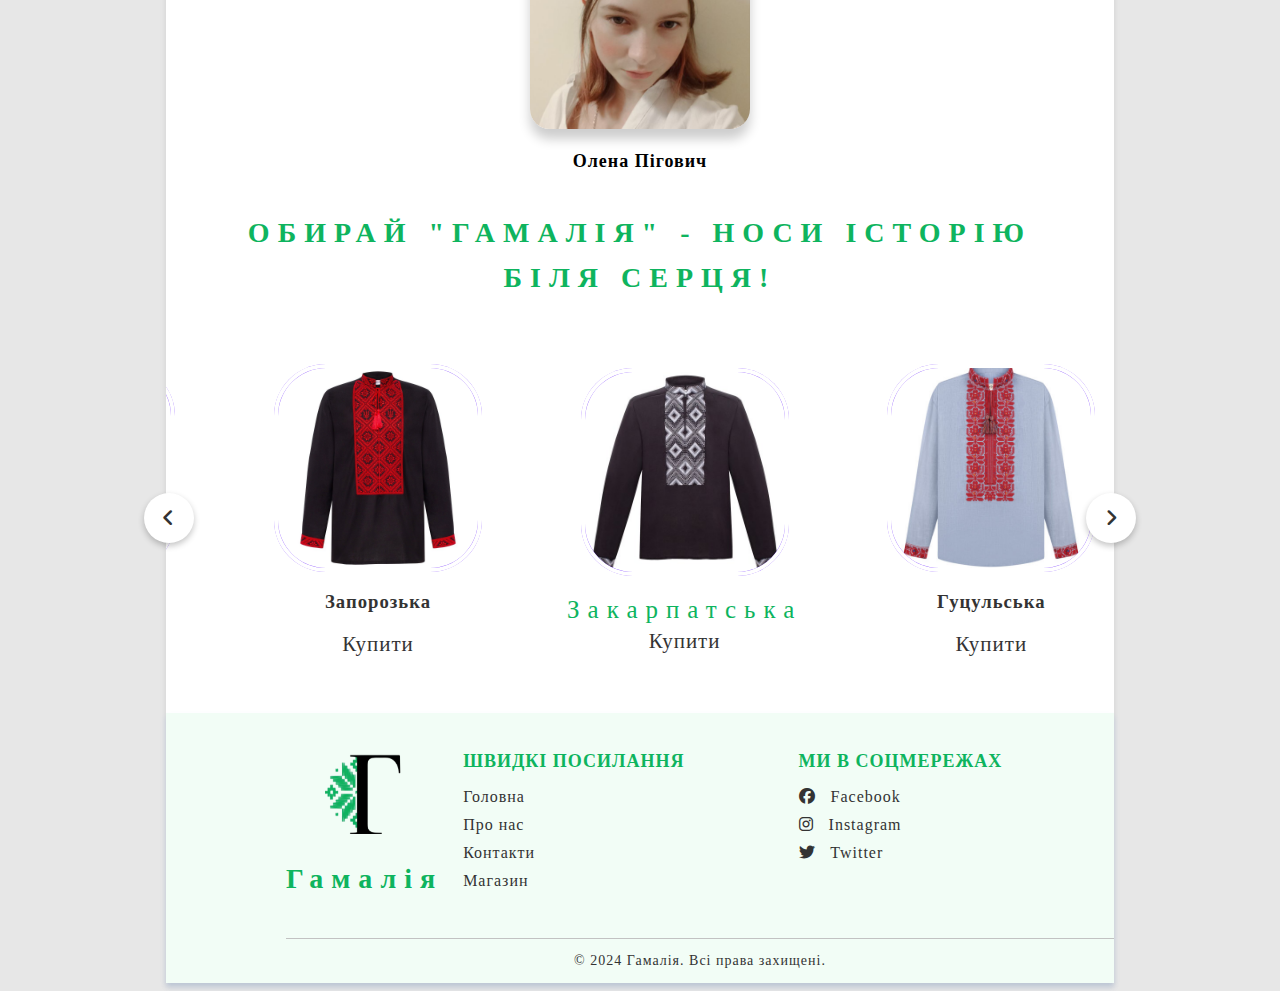
==== commit 2060fd26: "seva_ledacuga" ====
--- a/index.html
+++ b/index.html
@@ -14,9 +14,8 @@
 <body>
     <header>
         <div class="logo-title">
-            <a href="#main-section" class="logo"><img src="img/image-removebg-preview.png" alt="Logo" width="20%"
-                    height="20%"></a>
-            <h1 id="main-context-title">АМАЛІЯ</h1>
+            <a href="#main-section" class="logo"><img src="img/black_logo.png" alt="Logo"></a>
+            <h1 id="main-context-title">амалія</h1>
         </div>
         <ul>
             <li><a href="#main-section">Головна</a></li>
@@ -25,17 +24,12 @@
         </ul>
     </header>
 
-    <section id="main-section" class="content_box">
+    <section class="content_box" >
         <div class="title">
-            <div class="title-text">
-                <h3>Магазин одягу</h3>
-                <h1>"Гамалія"</h1>
-                <p>Осередок збереження українських традицій</p>
-            </div>
+               <img src="img/main_view.png" alt="" id="main-photo">
         </div>
 
-        <section id="about-section" class="about">
-            <div class="about-content">
+        <section class="about">
                 <div class="about-text">
                     <h2> ЧОМУ ОБИРАЮТЬ НАС? </h2>
                     <p>Ми створюємо народний традиційний український одяг, який поєднує якість, автентичність і
@@ -53,7 +47,6 @@
                 </div>
                 <div class="about-image">
                     <img src="img/vyshyvanka.jpg" alt="Вишиванка">
-                </div>
             </div>
         </section>
 
